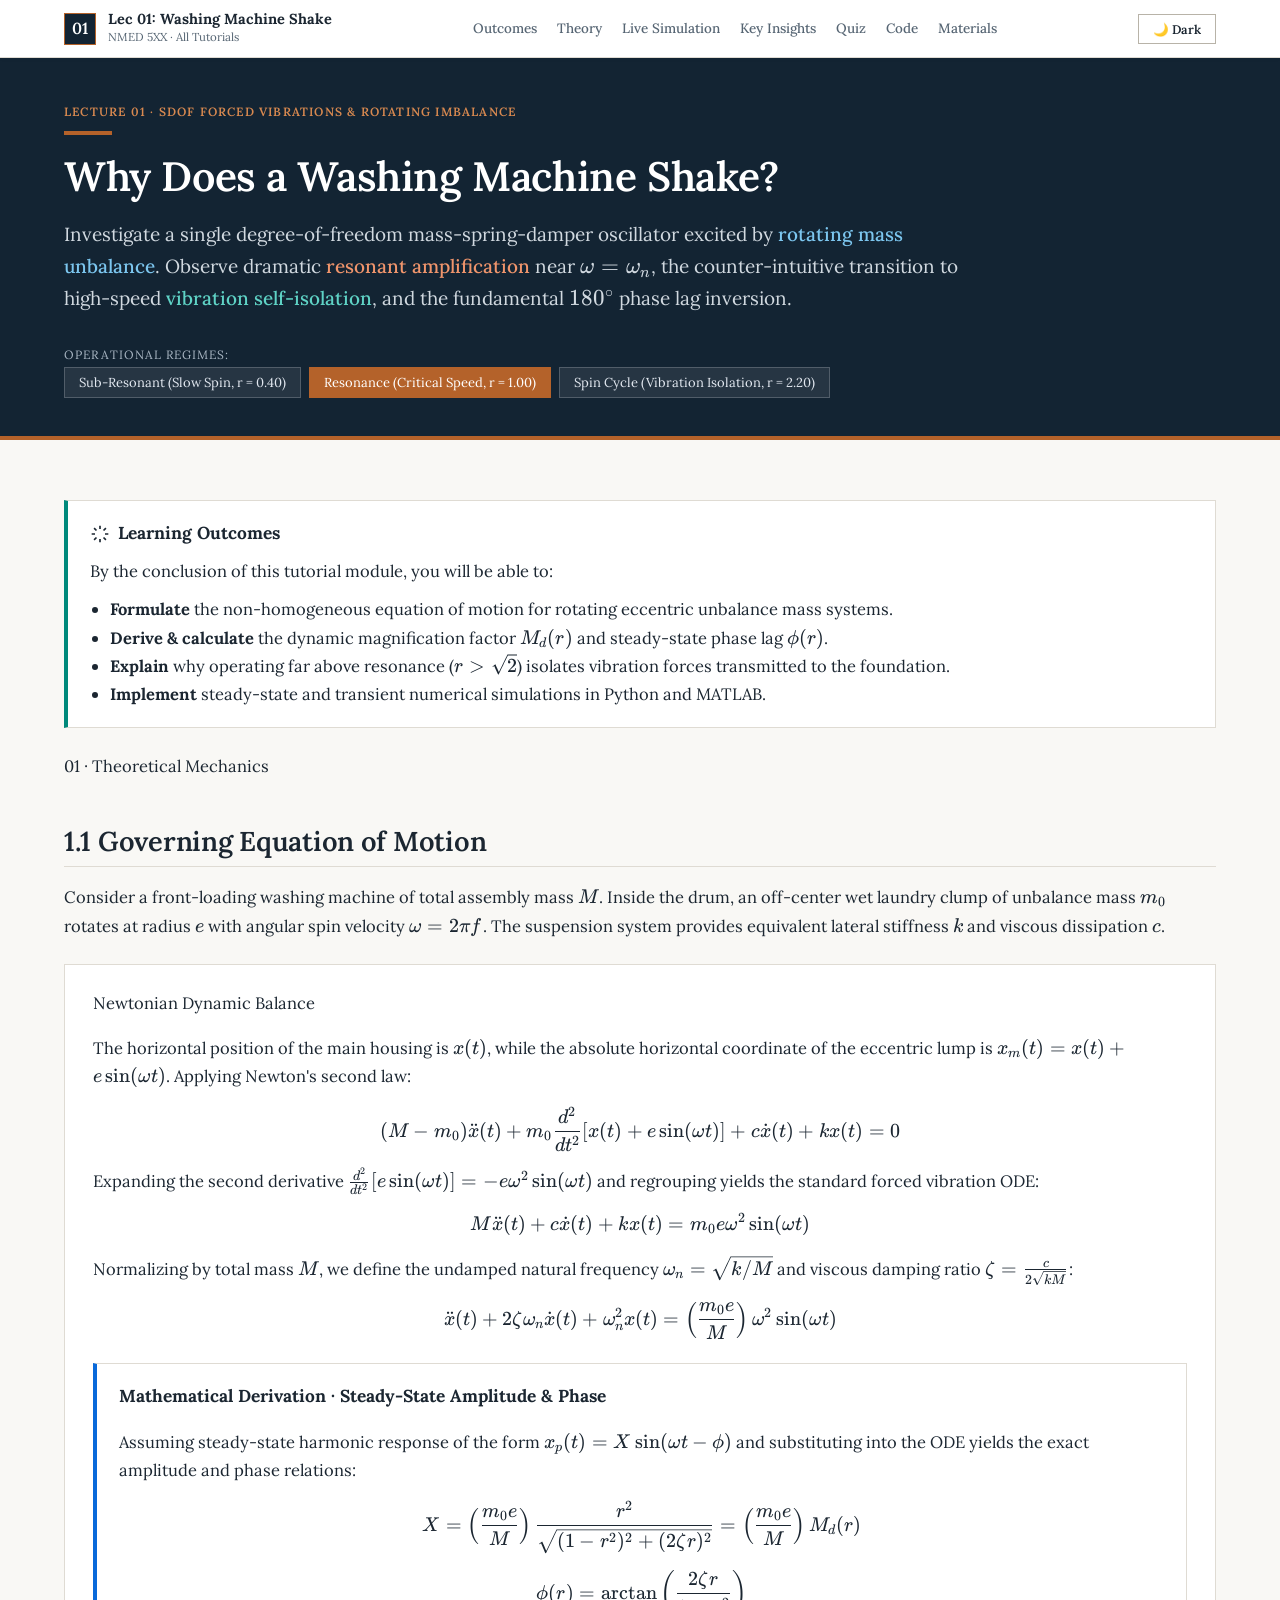
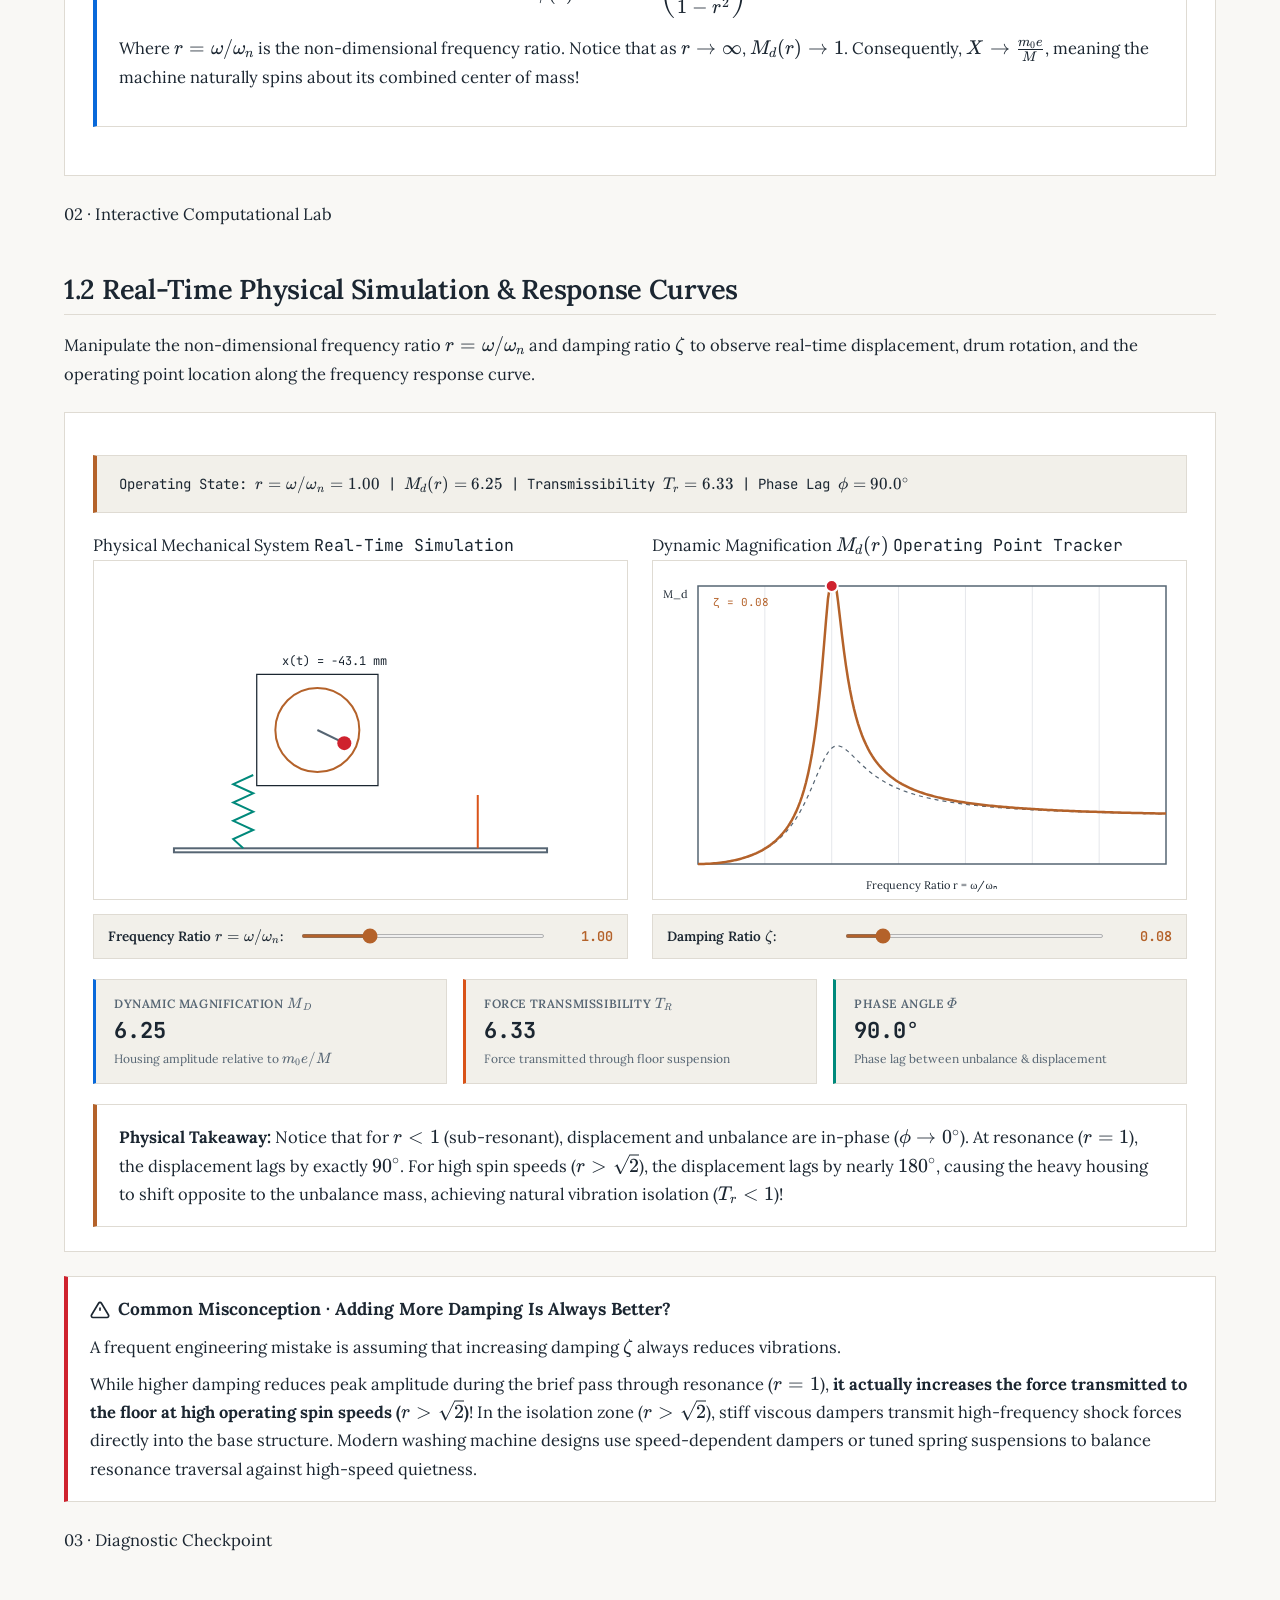
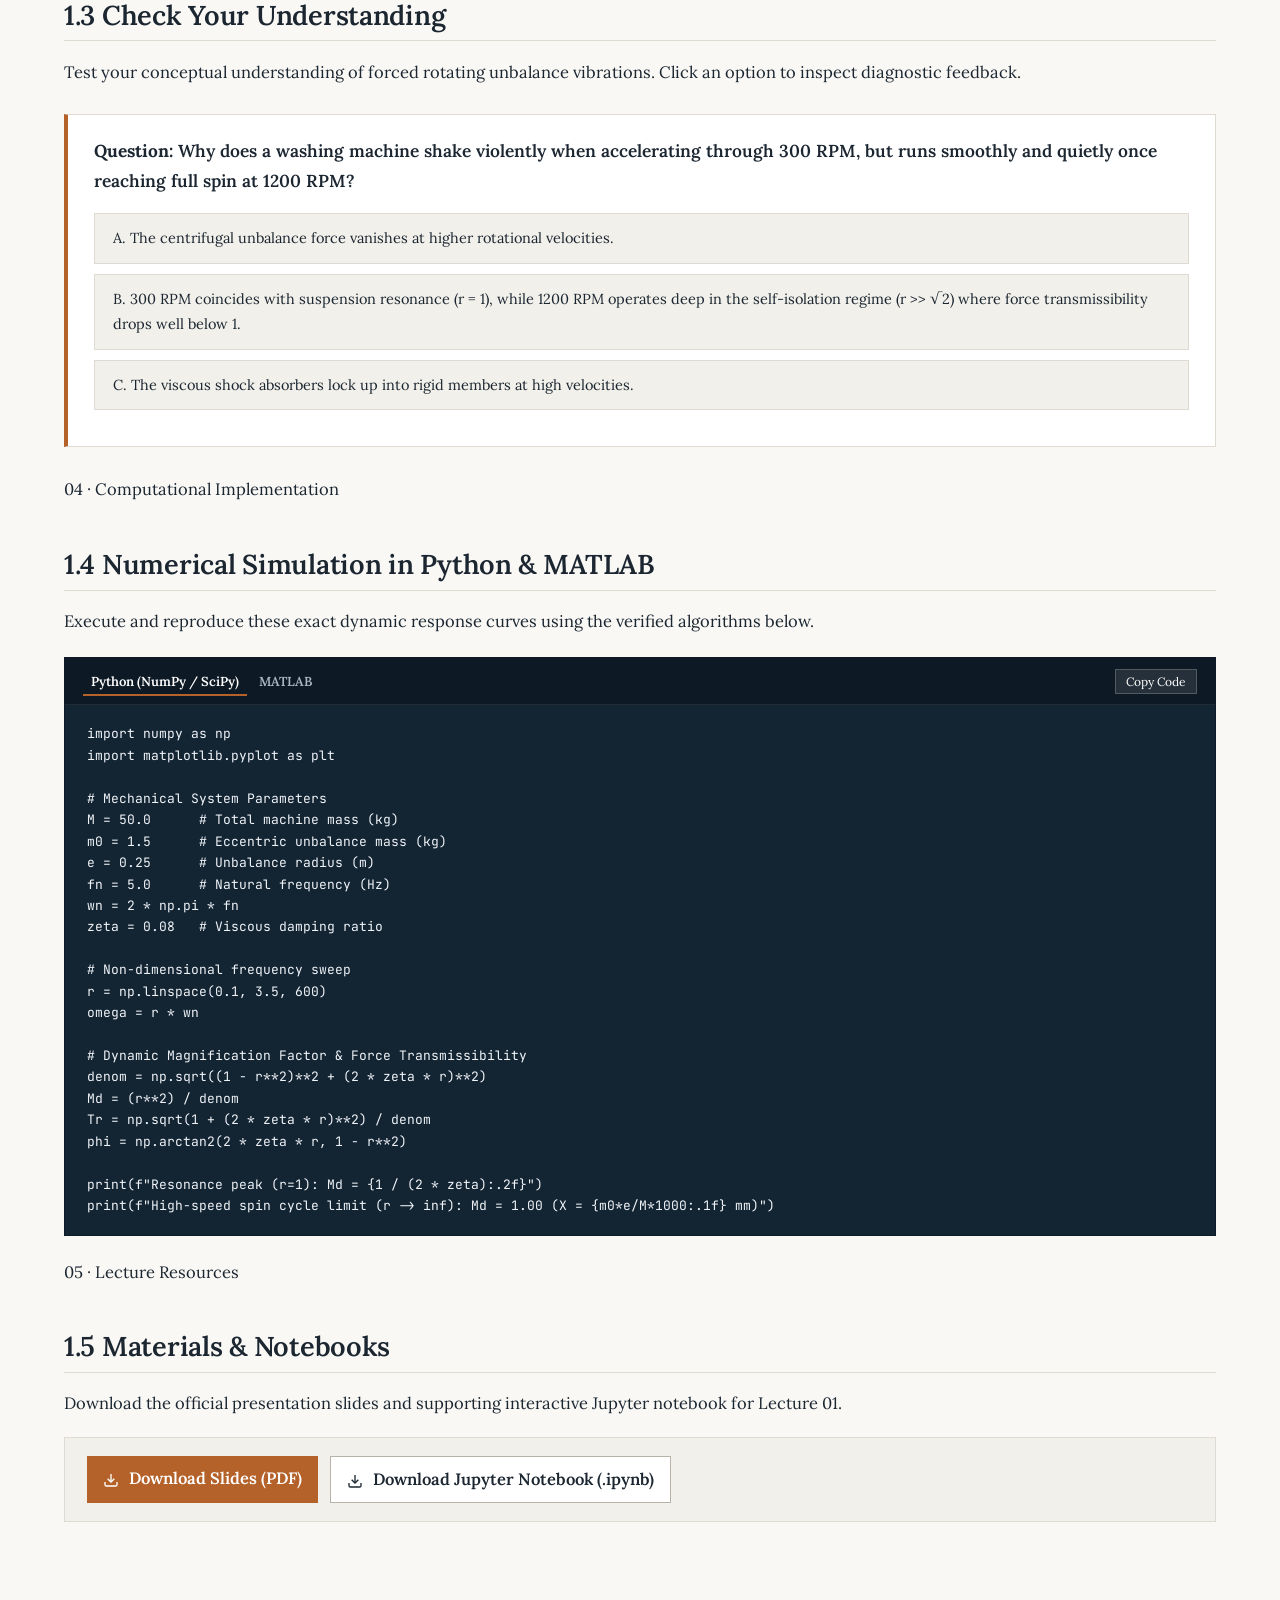
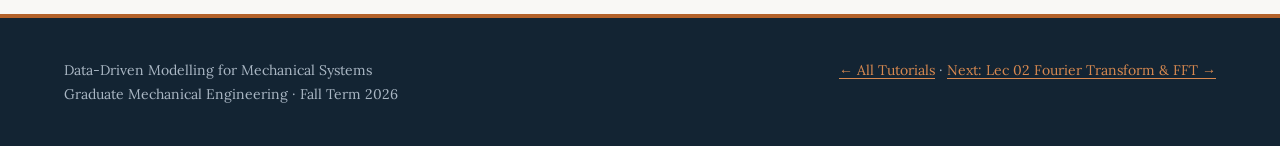
==== docs/lectures/01-washing-machine-shake/index.html @ da3f3144 "website added" ====
<!DOCTYPE html>
<html xmlns="http://www.w3.org/1999/xhtml" lang="en" xml:lang="en"><head>

<meta charset="utf-8">
<meta name="generator" content="quarto-1.11.9">

<meta name="viewport" content="width=device-width, initial-scale=1.0, user-scalable=yes">


<title>Lecture 01: Why Does a Washing Machine Shake? – Data-Driven Modelling for Mechanical Systems</title>
<style>
/* Default styles provided by pandoc.
** See https://pandoc.org/MANUAL.html#variables-for-html for config info.
*/
span.smallcaps{font-variant: small-caps;}
div.columns{display: flex; gap: 1.5em;}
div.column{flex: auto;}
@media screen {
div.columns{gap: min(4vw, 1.5em);}
div.column{overflow-x: auto;}
}
div.hanging-indent{margin-left: 1.5em; text-indent: -1.5em;}
ul.task-list{list-style: none;}
ul.task-list li input[type="checkbox"] {
  width: 0.8em;
  margin: 0 0.8em 0.2em -1em; /* quarto-specific, see https://github.com/quarto-dev/quarto-cli/issues/4556 */ 
  vertical-align: middle;
}
.display.math{display: block; text-align: center; margin: 0.5rem auto;}
</style>


<script src="../../site_libs/clipboard/clipboard.min.js"></script>
<script src="../../site_libs/quarto-html/tabby.min.js"></script>
<script src="../../site_libs/quarto-html/popper.min.js"></script>
<script src="../../site_libs/quarto-html/tippy.umd.min.js"></script>
<script src="../../site_libs/quarto-html/anchor.min.js"></script>
<link href="../../site_libs/quarto-html/tippy.css" rel="stylesheet">
<link href="../../site_libs/quarto-html/light-border.css" rel="stylesheet">
<link href="../../site_libs/quarto-html/quarto-html-640605f58ae58ee79329c070719e555b.min.css" rel="stylesheet" append-hash="true" data-mode="light">
<link href="../../site_libs/quarto-html/quarto-syntax-highlighting-63b5708e65d6cd79cd7618c58d0c21e7.css" rel="stylesheet" id="quarto-text-highlighting-styles">
<style>html{ scroll-behavior: smooth; }</style>
<!-- Google Fonts: Lora everywhere + JetBrains Mono -->
<link rel="preconnect" href="https://fonts.googleapis.com">
<link rel="preconnect" href="https://fonts.gstatic.com" crossorigin="">
<link href="https://fonts.googleapis.com/css2?family=Lora:ital,wght@0,400;0,500;0,600;0,700;1,400;1,500;1,600;1,700&amp;family=JetBrains+Mono:wght@400;500;600&amp;display=swap" rel="stylesheet">

<script>
(function() {
  var isSub = window.location.pathname.indexOf('/lectures/') !== -1;
  var prefix = isSub ? '../../' : './';
  var v = '?v=' + Date.now();
  document.write('<link rel="stylesheet" href="' + prefix + 'assets/vendor/katex/katex.min.css' + v + '">');
  document.write('<link rel="stylesheet" href="' + prefix + 'assets/css/vibrations-theme.css' + v + '">');
})();
</script>


</head>

<body>





<!-- Sticky Topbar Navigation -->
<header class="topbar">
<div class="topbar-inner">
<a href="../../index.html" class="brand">
<div class="brand-mark">01</div>
<div class="brand-meta">
<div class="brand-title">Lec 01: Washing Machine Shake</div>
<div class="brand-sub">NMED 5XX · All Tutorials</div>
</div>
</a>
<nav class="chapter-nav">
<a href="#sec-outcomes" class="active">Outcomes</a>
<a href="#sec-theory">Theory</a>
<a href="#sec-simulation">Live Simulation</a>
<a href="#sec-misconceptions">Key Insights</a>
<a href="#sec-quiz">Quiz</a>
<a href="#sec-code">Code</a>
<a href="#sec-materials">Materials</a>
</nav>
<div class="topbar-actions">
<button id="theme-toggle-btn" class="btn-nav" aria-label="Toggle Light/Dark Theme">
<span>🌙 Dark</span>
</button>
</div>
</div>
</header>

<!-- Hero Section with Operational Regime Presets -->
<section class="hero-band" id="top">
<div class="hero-inner">
<div class="eyebrow">Lecture 01 · SDOF Forced Vibrations &amp; Rotating Imbalance</div>
<div class="copper-bar"></div>
<h1>Why Does a Washing Machine Shake?</h1>
<p class="hero-lead">
Investigate a single degree-of-freedom mass-spring-damper oscillator excited by 
<span class="highlight-blue">rotating mass unbalance</span>. Observe dramatic 
<span class="highlight-orange">resonant amplification</span> near $\omega = \omega_n$, 
the counter-intuitive transition to high-speed <span class="highlight-teal">vibration self-isolation</span>, 
and the fundamental $180^\circ$ phase lag inversion.
</p>

<div class="system-bar">
<span class="system-bar-label" style="font-size: 12px; text-transform: uppercase; letter-spacing: 0.08em; color: var(--muted-on-navy); margin-right: 12px;">Operational Regimes:</span>
<div class="pill-group" role="tablist">
<button class="pill-btn" data-preset-r="0.4">Sub-Resonant (Slow Spin, r = 0.40)</button>
<button class="pill-btn active" data-preset-r="1.0">Resonance (Critical Speed, r = 1.00)</button>
<button class="pill-btn" data-preset-r="2.2">Spin Cycle (Vibration Isolation, r = 2.20)</button>
</div>
</div>
</div>
</section>

<main class="page-wrap"><header id="title-block-header" class="quarto-title-block"></header>

<!-- Section 1: Learning Outcomes (Atomic Layer Processing Style) -->
<section class="lesson-section" id="sec-outcomes">
<div class="callout-tip">
<div class="callout-title">
<svg width="20" height="20" viewbox="0 0 24 24" fill="none" stroke="currentColor" stroke-width="2"><path d="M12 2v4M12 18v4M4.93 4.93l2.83 2.83M16.24 16.24l2.83 2.83M2 12h4M18 12h4M4.93 19.07l2.83-2.83M16.24 7.76l2.83-2.83"></path></svg>
Learning Outcomes
</div>
<p style="margin: 0 0 10px 0;">By the conclusion of this tutorial module, you will be able to:</p>
<ul style="margin: 0; padding-left: 20px;">
<li><strong>Formulate</strong> the non-homogeneous equation of motion for rotating eccentric unbalance mass systems.</li>
<li><strong>Derive &amp; calculate</strong> the dynamic magnification factor $M_d(r)$ and steady-state phase lag $\phi(r)$.</li>
<li><strong>Explain</strong> why operating far above resonance ($r &gt; \sqrt{2}$) isolates vibration forces transmitted to the foundation.</li>
<li><strong>Implement</strong> steady-state and transient numerical simulations in Python and MATLAB.</li>
</ul>
</div>
</section>

<!-- Section 2: Rigorous Mathematical Theory -->
<section class="lesson-section" id="sec-theory">
<div class="section-header">
<div class="section-tag">01 · Theoretical Mechanics</div>
<h2 class="anchored">1.1 Governing Equation of Motion</h2>
<p>Consider a front-loading washing machine of total assembly mass $M$. Inside the drum, an off-center wet laundry clump of unbalance mass $m_0$ rotates at radius $e$ with angular spin velocity $\omega = 2\pi f$. The suspension system provides equivalent lateral stiffness $k$ and viscous dissipation $c$.</p>
</div>

<div class="card">
<div class="card-title">Newtonian Dynamic Balance</div>
<p>
The horizontal position of the main housing is $x(t)$, while the absolute horizontal coordinate of the eccentric lump is $x_m(t) = x(t) + e \sin(\omega t)$. Applying Newton's second law:
</p>

<div class="eq-box">
$$(M - m_0) \ddot{x}(t) + m_0 \frac{d^2}{dt^2}[x(t) + e \sin(\omega t)] + c \dot{x}(t) + k x(t) = 0$$
</div>

<p>
Expanding the second derivative $\frac{d^2}{dt^2}[e \sin(\omega t)] = -e \omega^2 \sin(\omega t)$ and regrouping yields the standard forced vibration ODE:
</p>

<div class="eq-box">
$$M \ddot{x}(t) + c \dot{x}(t) + k x(t) = m_0 e \omega^2 \sin(\omega t)$$
</div>

<p>
Normalizing by total mass $M$, we define the undamped natural frequency $\omega_n = \sqrt{k/M}$ and viscous damping ratio $\zeta = \frac{c}{2\sqrt{k M}}$:
</p>

<div class="eq-box">
$$\ddot{x}(t) + 2\zeta \omega_n \dot{x}(t) + \omega_n^2 x(t) = \left(\frac{m_0 e}{M}\right) \omega^2 \sin(\omega t)$$
</div>

<div class="callout-note">
<div class="callout-title">Mathematical Derivation · Steady-State Amplitude &amp; Phase</div>
<p>
Assuming steady-state harmonic response of the form $x_p(t) = X \sin(\omega t - \phi)$ and substituting into the ODE yields the exact amplitude and phase relations:
</p>
$$X = \left(\frac{m_0 e}{M}\right) \frac{r^2}{\sqrt{(1 - r^2)^2 + (2\zeta r)^2}} = \left(\frac{m_0 e}{M}\right) M_d(r)$$
$$\phi(r) = \arctan\left(\frac{2\zeta r}{1 - r^2}\right)$$
<p>Where $r = \omega / \omega_n$ is the non-dimensional frequency ratio. Notice that as $r \to \infty$, $M_d(r) \to 1$. Consequently, $X \to \frac{m_0 e}{M}$, meaning the machine naturally spins about its combined center of mass!</p>
</div>
</div>
</section>

<!-- Section 3: Interactive Simulation (D. Chelidze Style) -->
<section class="lesson-section" id="sec-simulation">
<div class="section-header">
<div class="section-tag">02 · Interactive Computational Lab</div>
<h2 class="anchored">1.2 Real-Time Physical Simulation &amp; Response Curves</h2>
<p>Manipulate the non-dimensional frequency ratio $r = \omega/\omega_n$ and damping ratio $\zeta$ to observe real-time displacement, drum rotation, and the operating point location along the frequency response curve.</p>
</div>

<div class="card">
<!-- Live Equation Banner -->
<div class="live-eq-banner" id="live-eq-banner">
Operating State: $r = \omega/\omega_n = 1.00$ | $M_d(r) = 6.25$ | Transmissibility $T_r = 6.29$ | Phase Lag $\phi = 90.0^\circ$
</div>

<div class="grid-2">
<!-- Canvas 1: Physical System -->
<div>
<div class="canvas-caption">
<span>Physical Mechanical System</span>
<span class="mono">Real-Time Simulation</span>
</div>
<div class="canvas-box h-sim">
<canvas id="canvas-lec01-anim"></canvas>
</div>
<div class="scrubber-bar">
<label for="slider-r">Frequency Ratio $r = \omega/\omega_n$:</label>
<input type="range" id="slider-r" min="0.2" max="3.2" step="0.05" value="1.0">
<span class="scrubber-val" id="val-r">1.00</span>
</div>
</div>

<!-- Canvas 2: Dynamic Magnification Curve -->
<div>
<div class="canvas-caption">
<span>Dynamic Magnification $M_d(r)$</span>
<span class="mono">Operating Point Tracker</span>
</div>
<div class="canvas-box h-sim">
<canvas id="canvas-lec01-resp"></canvas>
</div>
<div class="scrubber-bar">
<label for="slider-zeta">Damping Ratio $\zeta$:</label>
<input type="range" id="slider-zeta" min="0.02" max="0.50" step="0.01" value="0.08">
<span class="scrubber-val" id="val-zeta">0.08</span>
</div>
</div>
</div>

<!-- 3-Column KPI Strip -->
<div class="kpi-grid-3">
<div class="kpi-card kpi-blue">
<div class="kpi-label">Dynamic Magnification $M_d$</div>
<div class="kpi-val" id="kpi-md">6.25</div>
<div class="kpi-sub">Housing amplitude relative to $m_0 e / M$</div>
</div>
<div class="kpi-card kpi-orange">
<div class="kpi-label">Force Transmissibility $T_r$</div>
<div class="kpi-val" id="kpi-tr">6.29</div>
<div class="kpi-sub">Force transmitted through floor suspension</div>
</div>
<div class="kpi-card kpi-teal">
<div class="kpi-label">Phase Angle $\phi$</div>
<div class="kpi-val" id="kpi-phase">90.0°</div>
<div class="kpi-sub">Phase lag between unbalance &amp; displacement</div>
</div>
</div>

<div class="callout" style="margin-top: 16px; margin-bottom: 0;">
<strong>Physical Takeaway:</strong> Notice that for $r &lt; 1$ (sub-resonant), displacement and unbalance are in-phase ($\phi \to 0^\circ$). At resonance ($r = 1$), the displacement lags by exactly $90^\circ$. For high spin speeds ($r &gt; \sqrt{2}$), the displacement lags by nearly $180^\circ$, causing the heavy housing to shift opposite to the unbalance mass, achieving natural vibration isolation ($T_r &lt; 1$)!
</div>
</div>
</section>

<!-- Section 4: Pedagogical Misconception Callout -->
<section class="lesson-section" id="sec-misconceptions">
<div class="callout-important">
<div class="callout-title">
<svg width="20" height="20" viewbox="0 0 24 24" fill="none" stroke="currentColor" stroke-width="2"><path d="M10.29 3.86L1.82 18a2 2 0 0 0 1.71 3h16.94a2 2 0 0 0 1.71-3L13.71 3.86a2 2 0 0 0-3.42 0z"></path><line x1="12" y1="9" x2="12" y2="13"></line><line x1="12" y1="17" x2="12.01" y2="17"></line></svg>
Common Misconception · Adding More Damping Is Always Better?
</div>
<p style="margin: 0 0 8px 0;">
A frequent engineering mistake is assuming that increasing damping $\zeta$ always reduces vibrations.
</p>
<p style="margin: 0;">
While higher damping reduces peak amplitude during the brief pass through resonance ($r = 1$), <strong>it actually increases the force transmitted to the floor at high operating spin speeds ($r &gt; \sqrt{2}$)</strong>! In the isolation zone ($r &gt; \sqrt{2}$), stiff viscous dampers transmit high-frequency shock forces directly into the base structure. Modern washing machine designs use speed-dependent dampers or tuned spring suspensions to balance resonance traversal against high-speed quietness.
</p>
</div>
</section>

<!-- Section 5: Check Your Understanding (Diagnostic Quiz) -->
<section class="lesson-section" id="sec-quiz">
<div class="section-header">
<div class="section-tag">03 · Diagnostic Checkpoint</div>
<h2 class="anchored">1.3 Check Your Understanding</h2>
<p>Test your conceptual understanding of forced rotating unbalance vibrations. Click an option to inspect diagnostic feedback.</p>
</div>

<div class="quiz-box">
<div class="quiz-question">
<strong>Question:</strong> Why does a washing machine shake violently when accelerating through 300 RPM, but runs smoothly and quietly once reaching full spin at 1200 RPM?
</div>
<div class="quiz-options">
<div class="quiz-opt" data-correct="false" data-explanation="At 1200 RPM, the unbalance force F = m0 * e * w^2 is actually 16 times larger than at 300 RPM. Centrifugal force increases with the square of speed!">
A. The centrifugal unbalance force vanishes at higher rotational velocities.
</div>
<div class="quiz-opt" data-correct="true" data-explanation="At 300 RPM, the excitation frequency matches the drum suspension's natural frequency (r = 1), causing resonant magnification. At 1200 RPM (r = 4.0 >> sqrt(2)), the system operates in the vibration isolation regime where Transmissibility Tr << 1, and the drum spins harmlessly around its combined center of mass.">
B. 300 RPM coincides with suspension resonance (r = 1), while 1200 RPM operates deep in the self-isolation regime (r &gt;&gt; √2) where force transmissibility drops well below 1.
</div>
<div class="quiz-opt" data-correct="false" data-explanation="Viscous dampers are passive and do not stiffen or lock up at high spin speeds.">
C. The viscous shock absorbers lock up into rigid members at high velocities.
</div>
</div>
<div class="quiz-feedback"></div>
</div>
</section>

<!-- Section 6: Reproducible Code Blocks -->
<section class="lesson-section" id="sec-code">
<div class="section-header">
<div class="section-tag">04 · Computational Implementation</div>
<h2 class="anchored">1.4 Numerical Simulation in Python &amp; MATLAB</h2>
<p>Execute and reproduce these exact dynamic response curves using the verified algorithms below.</p>
</div>

<div class="code-box">
<div class="code-header">
<div class="code-tabs">
<button class="code-tab-btn active">Python (NumPy / SciPy)</button>
<button class="code-tab-btn">MATLAB</button>
</div>
<button class="btn-copy">Copy Code</button>
</div>
<pre class="code-block"><code>import numpy as np
import matplotlib.pyplot as plt

# Mechanical System Parameters
M = 50.0      # Total machine mass (kg)
m0 = 1.5      # Eccentric unbalance mass (kg)
e = 0.25      # Unbalance radius (m)
fn = 5.0      # Natural frequency (Hz)
wn = 2 * np.pi * fn
zeta = 0.08   # Viscous damping ratio

# Non-dimensional frequency sweep
r = np.linspace(0.1, 3.5, 600)
omega = r * wn

# Dynamic Magnification Factor &amp; Force Transmissibility
denom = np.sqrt((1 - r**2)**2 + (2 * zeta * r)**2)
Md = (r**2) / denom
Tr = np.sqrt(1 + (2 * zeta * r)**2) / denom
phi = np.arctan2(2 * zeta * r, 1 - r**2)

print(f"Resonance peak (r=1): Md = {1 / (2 * zeta):.2f}")
print(f"High-speed spin cycle limit (r -&gt; inf): Md = 1.00 (X = {m0*e/M*1000:.1f} mm)")</code></pre>
<pre class="code-block" hidden=""><code>% MATLAB Implementation
M = 50.0;     % Total mass (kg)
m0 = 1.5;     % Eccentric mass (kg)
e = 0.25;     % Radius (m)
fn = 5.0;     % Natural frequency (Hz)
wn = 2*pi*fn;
zeta = 0.08;  % Damping ratio

r = linspace(0.1, 3.5, 600);
denom = sqrt((1 - r.^2).^2 + (2*zeta*r).^2);
Md = (r.^2) ./ denom;
Tr = sqrt(1 + (2*zeta*r).^2) ./ denom;

figure;
plot(r, Md, 'LineWidth', 2, 'Color', [0.7, 0.38, 0.16]); grid on;
xlabel('Frequency Ratio r = \omega/\omega_n'); ylabel('Dynamic Magnification M_d');
title('1-DOF Rotating Unbalance Frequency Response');</code></pre>
</div>
</section>

<!-- Section 7: Course Materials Downloads -->
<section class="lesson-section" id="sec-materials">
<div class="section-header">
<div class="section-tag">05 · Lecture Resources</div>
<h2 class="anchored">1.5 Materials &amp; Notebooks</h2>
<p>Download the official presentation slides and supporting interactive Jupyter notebook for Lecture 01.</p>
</div>

<div class="download-bar">
<a href="slides.pdf" download="" class="btn-download-primary">
<svg width="16" height="16" viewbox="0 0 24 24" fill="none" stroke="currentColor" stroke-width="2" style="vertical-align: middle; margin-right: 6px;"><path d="M21 15v4a2 2 0 0 1-2 2H5a2 2 0 0 1-2-2v-4"></path><polyline points="7 10 12 15 17 10"></polyline><line x1="12" y1="15" x2="12" y2="3"></line></svg>
Download Slides (PDF)
</a>
<a href="notebook.ipynb" download="" class="btn-download-secondary">
<svg width="16" height="16" viewbox="0 0 24 24" fill="none" stroke="currentColor" stroke-width="2" style="vertical-align: middle; margin-right: 6px;"><path d="M21 15v4a2 2 0 0 1-2 2H5a2 2 0 0 1-2-2v-4"></path><polyline points="7 10 12 15 17 10"></polyline><line x1="12" y1="15" x2="12" y2="3"></line></svg>
Download Jupyter Notebook (.ipynb)
</a>
</div>
</section>

</main>

<!-- Footer Navigation -->
<footer class="footer-band">
<div class="footer-inner">
<div>
<div class="footer-brand-title">Data-Driven Modelling for Mechanical Systems</div>
<div>Graduate Mechanical Engineering · Fall Term 2026</div>
</div>
<div>
<a href="../../index.html">← All Tutorials</a> · 
<a href="../02-fourier-transform-fft/index.html">Next: Lec 02 Fourier Transform &amp; FFT →</a>
</div>
</div>
</footer>


<script>
(function() {
  var isSub = window.location.pathname.indexOf('/lectures/') !== -1;
  var prefix = isSub ? '../../' : './';
  var v = '?v=' + Date.now();
  document.write('<script src="' + prefix + 'assets/vendor/katex/katex.min.js' + v + '"><\/script>');
  document.write('<script src="' + prefix + 'assets/vendor/katex/auto-render.min.js' + v + '"><\/script>');
  document.write('<script src="' + prefix + 'assets/js/common.js' + v + '"><\/script>');
  document.write('<script src="' + prefix + 'assets/js/simulations.js' + v + '"><\/script>');
})();
</script>
<script id="quarto-html-after-body" type="application/javascript">
  window.document.addEventListener("DOMContentLoaded", function (event) {
    const tabsets =  window.document.querySelectorAll(".panel-tabset-tabby")
    tabsets.forEach(function(tabset) {
      const tabby = new Tabby('#' + tabset.id);
    });
    const icon = "";
    const anchorJS = new window.AnchorJS();
    anchorJS.options = {
      placement: 'right',
      icon: icon
    };
    anchorJS.add('.anchored');
    const isCodeAnnotation = (el) => {
      for (const clz of el.classList) {
        if (clz.startsWith('code-annotation-')) {                     
          return true;
        }
      }
      return false;
    }
    const onCopySuccess = function(e) {
      // button target
      const button = e.trigger;
      // don't keep focus
      button.blur();
      // flash "checked"
      button.classList.add('code-copy-button-checked');
      var currentTitle = button.getAttribute("title");
      button.setAttribute("title", "Copied!");
      let tooltip;
      if (window.bootstrap) {
        button.setAttribute("data-bs-toggle", "tooltip");
        button.setAttribute("data-bs-placement", "left");
        button.setAttribute("data-bs-title", "Copied!");
        tooltip = new bootstrap.Tooltip(button, 
          { trigger: "manual", 
            customClass: "code-copy-button-tooltip",
            offset: [0, -8]});
        tooltip.show();    
      }
      setTimeout(function() {
        if (tooltip) {
          tooltip.hide();
          button.removeAttribute("data-bs-title");
          button.removeAttribute("data-bs-toggle");
          button.removeAttribute("data-bs-placement");
        }
        button.setAttribute("title", currentTitle);
        button.classList.remove('code-copy-button-checked');
      }, 1000);
      // clear code selection
      e.clearSelection();
    }
    const getTextToCopy = function(trigger) {
      const outerScaffold = trigger.parentElement.cloneNode(true);
      const codeEl = outerScaffold.querySelector('code');
      for (const childEl of codeEl.children) {
        if (isCodeAnnotation(childEl)) {
          childEl.remove();
        }
      }
      return codeEl.innerText;
    }
    const clipboard = new window.ClipboardJS('.code-copy-button:not([data-in-quarto-modal])', {
      text: getTextToCopy
    });
    clipboard.on('success', onCopySuccess);
    if (window.document.getElementById('quarto-embedded-source-code-modal')) {
      const clipboardModal = new window.ClipboardJS('.code-copy-button[data-in-quarto-modal]', {
        text: getTextToCopy,
        container: window.document.getElementById('quarto-embedded-source-code-modal')
      });
      clipboardModal.on('success', onCopySuccess);
    }
      var localhostRegex = new RegExp(/^(?:http|https):\/\/localhost\:?[0-9]*\//);
      var mailtoRegex = new RegExp(/^mailto:/);
        var filterRegex = new RegExp("\.");
      var isInternal = (href) => {
          return filterRegex.test(href) || localhostRegex.test(href) || mailtoRegex.test(href);
      }
      // Inspect non-navigation links and adorn them if external
      window.quartoDecorateExternalLinks = function (root) {
     var links = (root || window.document).querySelectorAll('a[href]:not(.nav-link):not(.navbar-brand):not(.toc-action):not(.sidebar-link):not(.sidebar-item-toggle):not(.pagination-link):not(.no-external):not([aria-hidden]):not(.dropdown-item):not(.quarto-navigation-tool):not(.about-link)');
      for (var i=0; i<links.length; i++) {
        const link = links[i];
        if (!isInternal(link.href)) {
          // undo the damage that might have been done by quarto-nav.js in the case of
          // links that we want to consider external
          if (link.dataset.originalHref !== undefined) {
            link.href = link.dataset.originalHref;
          }
          if (!link.classList.contains('no-external-icon')) {
          }
        }
      }
      };
      window.quartoDecorateExternalLinks(window.document);
    // Esc closes the popup (WCAG 1.4.13) and focus leaving both trigger and
    // popup closes it (WCAG 2.4.11); tippy handles neither for interactive popups.
    const hideOnEscAndFocusOut = {
      name: 'hideOnEscAndFocusOut',
      defaultValue: true,
      fn(instance) {
        const dismiss = () => {
          // A show scheduled by the trigger delay would otherwise reopen it
          instance.clearDelayTimeouts();
          instance.hide();
        };
        const onKeyDown = (event) => {
          if (event.key !== 'Escape') {
            return;
          }
          // Keep Esc from also reaching page handlers (e.g. reveal.js overview),
          // except an open reveal.js slide menu, which Esc should close too.
          // The menu handles keys only when its keyboard option is on.
          const menuHandlesEsc = window.Reveal?.getPlugin?.('menu')?.isOpen() &&
            window.Reveal.getConfig().menu?.keyboard !== false;
          if (!menuHandlesEsc) {
            event.stopPropagation();
          }
          if (instance.popper.contains(window.document.activeElement)) {
            // Disabled while refocusing so the focus trigger does not reopen it
            instance.disable();
            instance.reference.focus();
            instance.enable();
          }
          dismiss();
        };
        const onFocusOut = (event) => {
          const target = event.relatedTarget;
          if (target && !instance.reference.contains(target) &&
              !instance.popper.contains(target)) {
            dismiss();
          }
        };
        // On the trigger too: a click trigger (code-annotations: select) has no
        // blur handling. Attached for the instance's lifetime so leaving the
        // trigger also cancels a show still pending on the trigger delay.
        instance.reference.addEventListener('focusout', onFocusOut);
        return {
          onShow() {
            window.document.addEventListener('keydown', onKeyDown, true);
            instance.popper.addEventListener('focusout', onFocusOut);
          },
          onHide() {
            window.document.removeEventListener('keydown', onKeyDown, true);
            instance.popper.removeEventListener('focusout', onFocusOut);
          },
          onDestroy() {
            instance.reference.removeEventListener('focusout', onFocusOut);
          },
        };
      },
    };
    function tippyHover(el, contentFn, onTriggerFn, onUntriggerFn) {
      const config = {
        allowHTML: true,
        maxWidth: 500,
        delay: 100,
        arrow: false,
        appendTo: function(el) {
            return el.parentElement;
        },
        interactive: true,
        interactiveBorder: 10,
        theme: 'light-border',
        placement: 'bottom-start',
        plugins: [hideOnEscAndFocusOut],
      };
      if (contentFn) {
        config.content = contentFn;
      }
      if (onTriggerFn) {
        config.onTrigger = onTriggerFn;
      }
      if (onUntriggerFn) {
        config.onUntrigger = onUntriggerFn;
      }
      window.tippy(el, config); 
    }
    const noterefs = window.document.querySelectorAll('a[role="doc-noteref"]');
    for (var i=0; i<noterefs.length; i++) {
      const ref = noterefs[i];
      tippyHover(ref, function() {
        // use id or data attribute instead here
        let href = ref.getAttribute('data-footnote-href') || ref.getAttribute('href');
        try { href = new URL(href).hash; } catch {}
        const id = href.replace(/^#\/?/, "");
        const note = window.document.getElementById(id);
        if (note) {
          return note.innerHTML;
        } else {
          return "";
        }
      });
    }
    const xrefs = window.document.querySelectorAll('a.quarto-xref');
    const processXRef = (id, note) => {
      // Strip column container classes
      const stripColumnClz = (el) => {
        el.classList.remove("page-full", "page-columns");
        if (el.children) {
          for (const child of el.children) {
            stripColumnClz(child);
          }
        }
      }
      stripColumnClz(note)
      if (id === null || id.startsWith('sec-')) {
        // Special case sections, only their first couple elements
        const container = document.createElement("div");
        if (note.children && note.children.length > 2) {
          container.appendChild(note.children[0].cloneNode(true));
          for (let i = 1; i < note.children.length; i++) {
            const child = note.children[i];
            if (child.tagName === "P" && child.innerText === "") {
              continue;
            } else {
              container.appendChild(child.cloneNode(true));
              break;
            }
          }
          if (window.Quarto?.typesetMath) {
            window.Quarto.typesetMath(container);
          }
          return container.innerHTML
        } else {
          if (window.Quarto?.typesetMath) {
            window.Quarto.typesetMath(note);
          }
          return note.innerHTML;
        }
      } else {
        // Remove any anchor links if they are present
        const anchorLink = note.querySelector('a.anchorjs-link');
        if (anchorLink) {
          anchorLink.remove();
        }
        if (window.Quarto?.typesetMath) {
          window.Quarto.typesetMath(note);
        }
        if (note.classList.contains("callout")) {
          return note.outerHTML;
        } else {
          return note.innerHTML;
        }
      }
    }
    for (var i=0; i<xrefs.length; i++) {
      const xref = xrefs[i];
      tippyHover(xref, undefined, function(instance) {
        instance.disable();
        let url = xref.getAttribute('href');
        let hash = undefined; 
        if (url.startsWith('#')) {
          hash = url;
        } else {
          try { hash = new URL(url).hash; } catch {}
        }
        if (hash) {
          const id = hash.replace(/^#\/?/, "");
          const note = window.document.getElementById(id);
          if (note !== null) {
            try {
              const html = processXRef(id, note.cloneNode(true));
              instance.setContent(html);
            } finally {
              instance.enable();
              instance.show();
            }
          } else {
            // See if we can fetch this
            fetch(url.split('#')[0])
            .then(res => res.text())
            .then(html => {
              const parser = new DOMParser();
              const htmlDoc = parser.parseFromString(html, "text/html");
              const note = htmlDoc.getElementById(id);
              if (note !== null) {
                const html = processXRef(id, note);
                instance.setContent(html);
              } 
            }).finally(() => {
              instance.enable();
              instance.show();
            });
          }
        } else {
          // See if we can fetch a full url (with no hash to target)
          // This is a special case and we should probably do some content thinning / targeting
          fetch(url)
          .then(res => res.text())
          .then(html => {
            const parser = new DOMParser();
            const htmlDoc = parser.parseFromString(html, "text/html");
            const note = htmlDoc.querySelector('main.content');
            if (note !== null) {
              // This should only happen for chapter cross references
              // (since there is no id in the URL)
              // remove the first header
              if (note.children.length > 0 && note.children[0].tagName === "HEADER") {
                note.children[0].remove();
              }
              const html = processXRef(null, note);
              instance.setContent(html);
            } 
          }).finally(() => {
            instance.enable();
            instance.show();
          });
        }
      }, function(instance) {
      });
    }
        let selectedAnnoteEl;
        const selectorForAnnotation = ( cell, annotation) => {
          let cellAttr = 'data-code-cell="' + cell + '"';
          let lineAttr = 'data-code-annotation="' +  annotation + '"';
          const selector = 'span[' + cellAttr + '][' + lineAttr + ']';
          return selector;
        }
        const selectCodeLines = (annoteEl) => {
          const doc = window.document;
          const targetCell = annoteEl.getAttribute("data-target-cell");
          const targetAnnotation = annoteEl.getAttribute("data-target-annotation");
          const annoteSpan = window.document.querySelector(selectorForAnnotation(targetCell, targetAnnotation));
          const lines = annoteSpan.getAttribute("data-code-lines").split(",");
          const lineIds = lines.map((line) => {
            return targetCell + "-" + line;
          })
          // Each band is positioned against its own containing block, which is
          // not the offsetParent of the lines, so place it from client rects.
          const placeBand = (band, firstEl, lastEl, codeBlock) => {
            const container = band.offsetParent;
            if (container === null) {
              return;
            }
            const containerRect = container.getBoundingClientRect();
            // Reveal.js scales slides with a transform, so convert client
            // pixels back to the CSS pixels of the container.
            const scale = containerRect.height / container.offsetHeight || 1;
            const firstRect = firstEl.getBoundingClientRect();
            const lastRect = lastEl.getBoundingClientRect();
            const top = (firstRect.top - containerRect.top) / scale - container.clientTop + container.scrollTop;
            const height = (lastRect.bottom - firstRect.top) / scale;
            band.style.top = top - 2 + "px";
            band.style.height = height + 4 + "px";
            if (codeBlock) {
              // Without the copy button wrapper, the containing block is wider
              // than the code block, so span the code block explicitly.
              const blockRect = codeBlock.getBoundingClientRect();
              band.style.left = (blockRect.left - containerRect.left) / scale - container.clientLeft + container.scrollLeft + "px";
              band.style.width = blockRect.width / scale + "px";
            }
          };
          if (lineIds.length > 0) {
            const el = window.document.getElementById(lineIds[0]);
            const lastEl = window.document.getElementById(lineIds[lineIds.length - 1]);
            const parent = el.parentElement.parentElement;
            // cook up a div (if necessary) and position it
            let div = window.document.getElementById("code-annotation-line-highlight");
            if (div === null) {
              div = window.document.createElement("div");
              div.setAttribute("id", "code-annotation-line-highlight");
              div.style.position = 'absolute';
              parent.appendChild(div);
            }
            placeBand(div, el, lastEl, parent.closest("div.sourceCode") || parent);
            let gutterDiv = window.document.getElementById("code-annotation-line-highlight-gutter");
            if (gutterDiv === null) {
              gutterDiv = window.document.createElement("div");
              gutterDiv.setAttribute("id", "code-annotation-line-highlight-gutter");
              gutterDiv.style.position = 'absolute';
              const codeCell = window.document.getElementById(targetCell);
              const gutter = codeCell.querySelector('.code-annotation-gutter');
              gutter.appendChild(gutterDiv);
            }
            placeBand(gutterDiv, el, lastEl);
            selectedAnnoteEl = annoteEl;
          }
        };
        const unselectCodeLines = () => {
          const elementsIds = ["code-annotation-line-highlight", "code-annotation-line-highlight-gutter"];
          elementsIds.forEach((elId) => {
            const div = window.document.getElementById(elId);
            if (div) {
              div.remove();
            }
          });
          selectedAnnoteEl = undefined;
        };
          // Handle positioning of the toggle
      window.addEventListener(
        "resize",
        throttle(() => {
          elRect = undefined;
          if (selectedAnnoteEl) {
            selectCodeLines(selectedAnnoteEl);
          }
        }, 10)
      );
      function throttle(fn, ms) {
      let throttle = false;
      let timer;
        return (...args) => {
          if(!throttle) { // first call gets through
              fn.apply(this, args);
              throttle = true;
          } else { // all the others get throttled
              if(timer) clearTimeout(timer); // cancel #2
              timer = setTimeout(() => {
                fn.apply(this, args);
                timer = throttle = false;
              }, ms);
          }
        };
      }
        // Attach click handler to the DT
        const annoteDls = window.document.querySelectorAll('dt[data-target-cell]');
        for (const annoteDlNode of annoteDls) {
          annoteDlNode.addEventListener('click', (event) => {
            const clickedEl = event.target;
            if (clickedEl !== selectedAnnoteEl) {
              unselectCodeLines();
              const activeEl = window.document.querySelector('dt[data-target-cell].code-annotation-active');
              if (activeEl) {
                activeEl.classList.remove('code-annotation-active');
              }
              selectCodeLines(clickedEl);
              clickedEl.classList.add('code-annotation-active');
            } else {
              // Unselect the line
              unselectCodeLines();
              clickedEl.classList.remove('code-annotation-active');
            }
          });
        }
    const findCites = (el) => {
      const parentEl = el.parentElement;
      if (parentEl) {
        const cites = parentEl.dataset.cites;
        if (cites) {
          return {
            el,
            cites: cites.split(' ')
          };
        } else {
          return findCites(el.parentElement)
        }
      } else {
        return undefined;
      }
    };
    var bibliorefs = window.document.querySelectorAll('a[role="doc-biblioref"]');
    for (var i=0; i<bibliorefs.length; i++) {
      const ref = bibliorefs[i];
      const citeInfo = findCites(ref);
      if (citeInfo) {
        tippyHover(citeInfo.el, function() {
          var popup = window.document.createElement('div');
          citeInfo.cites.forEach(function(cite) {
            var citeDiv = window.document.createElement('div');
            citeDiv.classList.add('hanging-indent');
            citeDiv.classList.add('csl-entry');
            var biblioDiv = window.document.getElementById('ref-' + cite);
            if (biblioDiv) {
              citeDiv.innerHTML = biblioDiv.innerHTML;
            }
            popup.appendChild(citeDiv);
          });
          return popup.innerHTML;
        });
      }
    }
  });
  </script>




<script src="../../site_libs/quarto-html/zenscroll-min.js"></script>
</body></html>
---- docs/site_libs/quarto-html/tippy.css ----
.tippy-box[data-animation=fade][data-state=hidden]{opacity:0}[data-tippy-root]{max-width:calc(100vw - 10px)}.tippy-box{position:relative;background-color:#333;color:#fff;border-radius:4px;font-size:14px;line-height:1.4;white-space:normal;outline:0;transition-property:transform,visibility,opacity}.tippy-box[data-placement^=top]>.tippy-arrow{bottom:0}.tippy-box[data-placement^=top]>.tippy-arrow:before{bottom:-7px;left:0;border-width:8px 8px 0;border-top-color:initial;transform-origin:center top}.tippy-box[data-placement^=bottom]>.tippy-arrow{top:0}.tippy-box[data-placement^=bottom]>.tippy-arrow:before{top:-7px;left:0;border-width:0 8px 8px;border-bottom-color:initial;transform-origin:center bottom}.tippy-box[data-placement^=left]>.tippy-arrow{right:0}.tippy-box[data-placement^=left]>.tippy-arrow:before{border-width:8px 0 8px 8px;border-left-color:initial;right:-7px;transform-origin:center left}.tippy-box[data-placement^=right]>.tippy-arrow{left:0}.tippy-box[data-placement^=right]>.tippy-arrow:before{left:-7px;border-width:8px 8px 8px 0;border-right-color:initial;transform-origin:center right}.tippy-box[data-inertia][data-state=visible]{transition-timing-function:cubic-bezier(.54,1.5,.38,1.11)}.tippy-arrow{width:16px;height:16px;color:#333}.tippy-arrow:before{content:"";position:absolute;border-color:transparent;border-style:solid}.tippy-content{position:relative;padding:5px 9px;z-index:1}
---- docs/site_libs/quarto-html/light-border.css ----
.tippy-box[data-theme~=light-border]{background-color:#fff;background-clip:padding-box;border:1px solid rgba(0,8,16,.15);color:#333;box-shadow:0 4px 14px -2px rgba(0,8,16,.08)}.tippy-box[data-theme~=light-border]>.tippy-backdrop{background-color:#fff}.tippy-box[data-theme~=light-border]>.tippy-arrow:after,.tippy-box[data-theme~=light-border]>.tippy-svg-arrow:after{content:"";position:absolute;z-index:-1}.tippy-box[data-theme~=light-border]>.tippy-arrow:after{border-color:transparent;border-style:solid}.tippy-box[data-theme~=light-border][data-placement^=top]>.tippy-arrow:before{border-top-color:#fff}.tippy-box[data-theme~=light-border][data-placement^=top]>.tippy-arrow:after{border-top-color:rgba(0,8,16,.2);border-width:7px 7px 0;top:17px;left:1px}.tippy-box[data-theme~=light-border][data-placement^=top]>.tippy-svg-arrow>svg{top:16px}.tippy-box[data-theme~=light-border][data-placement^=top]>.tippy-svg-arrow:after{top:17px}.tippy-box[data-theme~=light-border][data-placement^=bottom]>.tippy-arrow:before{border-bottom-color:#fff;bottom:16px}.tippy-box[data-theme~=light-border][data-placement^=bottom]>.tippy-arrow:after{border-bottom-color:rgba(0,8,16,.2);border-width:0 7px 7px;bottom:17px;left:1px}.tippy-box[data-theme~=light-border][data-placement^=bottom]>.tippy-svg-arrow>svg{bottom:16px}.tippy-box[data-theme~=light-border][data-placement^=bottom]>.tippy-svg-arrow:after{bottom:17px}.tippy-box[data-theme~=light-border][data-placement^=left]>.tippy-arrow:before{border-left-color:#fff}.tippy-box[data-theme~=light-border][data-placement^=left]>.tippy-arrow:after{border-left-color:rgba(0,8,16,.2);border-width:7px 0 7px 7px;left:17px;top:1px}.tippy-box[data-theme~=light-border][data-placement^=left]>.tippy-svg-arrow>svg{left:11px}.tippy-box[data-theme~=light-border][data-placement^=left]>.tippy-svg-arrow:after{left:12px}.tippy-box[data-theme~=light-border][data-placement^=right]>.tippy-arrow:before{border-right-color:#fff;right:16px}.tippy-box[data-theme~=light-border][data-placement^=right]>.tippy-arrow:after{border-width:7px 7px 7px 0;right:17px;top:1px;border-right-color:rgba(0,8,16,.2)}.tippy-box[data-theme~=light-border][data-placement^=right]>.tippy-svg-arrow>svg{right:11px}.tippy-box[data-theme~=light-border][data-placement^=right]>.tippy-svg-arrow:after{right:12px}.tippy-box[data-theme~=light-border]>.tippy-svg-arrow{fill:#fff}.tippy-box[data-theme~=light-border]>.tippy-svg-arrow:after{background-image:url([data-uri]);background-size:16px 6px;width:16px;height:6px}
---- docs/site_libs/quarto-html/quarto-html-640605f58ae58ee79329c070719e555b.min.css ----
.top-right{position:absolute;top:1em;right:1em}.visually-hidden{border:0;clip:rect(0 0 0 0);height:auto;margin:0;overflow:hidden;padding:0;position:absolute;width:1px;white-space:nowrap}.hidden{display:none !important}.zindex-bottom{z-index:-1 !important}figure.figure{display:block}.quarto-layout-panel{margin-bottom:1em}.quarto-layout-panel>figure{width:100%}.quarto-layout-panel>figure>figcaption,.quarto-layout-panel>.panel-caption{margin-top:10pt}.quarto-layout-panel>.table-caption{margin-top:0px}.table-caption p{margin-bottom:.5em}.quarto-layout-row{display:flex;flex-direction:row;align-items:flex-start}.quarto-layout-valign-top{align-items:flex-start}.quarto-layout-valign-bottom{align-items:flex-end}.quarto-layout-valign-center{align-items:center}.quarto-layout-cell{position:relative;margin-right:20px}.quarto-layout-cell:last-child{margin-right:0}.quarto-layout-cell figure,.quarto-layout-cell>p{margin:.2em}.quarto-layout-cell img{max-width:100%}.quarto-layout-cell .html-widget{width:100% !important}.quarto-layout-cell div figure p{margin:0}.quarto-layout-cell figure{display:block;margin-inline-start:0;margin-inline-end:0}.quarto-layout-cell table{display:inline-table}.quarto-layout-cell-subref figcaption,figure .quarto-layout-row figure figcaption{text-align:center;font-style:italic}.quarto-figure{position:relative;margin-bottom:1em}.quarto-figure>figure{width:100%;margin-bottom:0}.quarto-figure-left>figure>p,.quarto-figure-left>figure>div{text-align:left}.quarto-figure-center>figure>p,.quarto-figure-center>figure>div{text-align:center}.quarto-figure-right>figure>p,.quarto-figure-right>figure>div{text-align:right}.quarto-figure>figure>div.cell-annotation,.quarto-figure>figure>div code{text-align:left}figure>p:empty{display:none}figure>p:first-child{margin-top:0;margin-bottom:0}figure>figcaption.quarto-float-caption-bottom{margin-bottom:.5em}figure>figcaption.quarto-float-caption-top{margin-top:.5em}div[id^=tbl-]{position:relative}.quarto-figure>.anchorjs-link{position:absolute;top:.6em;right:.5em}div[id^=tbl-]>.anchorjs-link{position:absolute;top:.7em;right:.3em}.quarto-figure:hover>.anchorjs-link,div[id^=tbl-]:hover>.anchorjs-link,h2:hover>.anchorjs-link,h3:hover>.anchorjs-link,h4:hover>.anchorjs-link,h5:hover>.anchorjs-link,h6:hover>.anchorjs-link,.reveal-anchorjs-link>.anchorjs-link{opacity:1}#title-block-header{margin-block-end:1rem;position:relative;margin-top:-1px}#title-block-header .abstract{margin-block-start:1rem}#title-block-header .abstract .abstract-title{font-weight:600}#title-block-header a{text-decoration:none}#title-block-header .author,#title-block-header .date,#title-block-header .doi{margin-block-end:.2rem}#title-block-header .quarto-title-block>div{display:flex}#title-block-header .quarto-title-block>div>h1{flex-grow:1}#title-block-header .quarto-title-block>div>button{flex-shrink:0;height:2.25rem;margin-top:0}tr.header>th>p:last-of-type{margin-bottom:0px}table,table.table{margin-top:.5rem;margin-bottom:.5rem}caption,.table-caption{padding-top:.5rem;padding-bottom:.5rem;text-align:center}figure.quarto-float-tbl figcaption.quarto-float-caption-top{margin-top:.5rem;margin-bottom:.25rem;text-align:center}figure.quarto-float-tbl figcaption.quarto-float-caption-bottom{padding-top:.25rem;margin-bottom:.5rem;text-align:center}.utterances{max-width:none;margin-left:-8px}iframe{margin-bottom:1em}details{margin-bottom:1em}details[show]{margin-bottom:0}details>summary{color:rgb(110.5,110.5,110.5)}details>summary>p:only-child{display:inline}div.code-copy-outer-scaffold{position:relative}dd code:not(.sourceCode),p code:not(.sourceCode){white-space:pre-wrap}code{white-space:pre}@media print{code{white-space:pre-wrap}}pre>code{display:block}pre>code.sourceCode{white-space:pre}pre>code.sourceCode>span>a:first-child::before{text-decoration:none}pre.code-overflow-wrap>code.sourceCode{white-space:pre-wrap}pre.code-overflow-scroll>code.sourceCode{white-space:pre}code a:any-link{color:inherit;text-decoration:none}code a:hover{color:inherit;text-decoration:underline}ul.task-list{padding-left:1em}[data-tippy-root]{display:inline-block}.tippy-content .footnote-back{display:none}.footnote-back{margin-left:.2em}.tippy-content{overflow-x:auto}.quarto-embedded-source-code{display:none}.quarto-unresolved-ref{font-weight:600}.quarto-cover-image{max-width:35%;float:right;margin-left:30px}.cell-output-display .widget-subarea{margin-bottom:1em}.cell-output-display:not(.no-overflow-x),.knitsql-table:not(.no-overflow-x){overflow-x:auto}.panel-input{margin-bottom:1em}.panel-input>div,.panel-input>div>div{display:inline-block;vertical-align:top;padding-right:12px}.panel-input>p:last-child{margin-bottom:0}.layout-sidebar{margin-bottom:1em}.layout-sidebar .tab-content{border:none}.tab-content>.page-columns.active{display:grid}div.sourceCode>iframe{width:100%;height:300px;margin-bottom:-0.5em}a{text-underline-offset:3px}.callout pre.sourceCode{padding-left:0}div.ansi-escaped-output{font-family:monospace;display:block}/*!
*
* ansi colors from IPython notebook's
*
* we also add `bright-[color]-` synonyms for the `-[color]-intense` classes since
* that seems to be what ansi_up emits
*
*/.ansi-black-fg{color:#3e424d}.ansi-black-bg{background-color:#3e424d}.ansi-black-intense-black,.ansi-bright-black-fg{color:#282c36}.ansi-black-intense-black,.ansi-bright-black-bg{background-color:#282c36}.ansi-red-fg{color:#e75c58}.ansi-red-bg{background-color:#e75c58}.ansi-red-intense-red,.ansi-bright-red-fg{color:#b22b31}.ansi-red-intense-red,.ansi-bright-red-bg{background-color:#b22b31}.ansi-green-fg{color:#00a250}.ansi-green-bg{background-color:#00a250}.ansi-green-intense-green,.ansi-bright-green-fg{color:#007427}.ansi-green-intense-green,.ansi-bright-green-bg{background-color:#007427}.ansi-yellow-fg{color:#ddb62b}.ansi-yellow-bg{background-color:#ddb62b}.ansi-yellow-intense-yellow,.ansi-bright-yellow-fg{color:#b27d12}.ansi-yellow-intense-yellow,.ansi-bright-yellow-bg{background-color:#b27d12}.ansi-blue-fg{color:#208ffb}.ansi-blue-bg{background-color:#208ffb}.ansi-blue-intense-blue,.ansi-bright-blue-fg{color:#0065ca}.ansi-blue-intense-blue,.ansi-bright-blue-bg{background-color:#0065ca}.ansi-magenta-fg{color:#d160c4}.ansi-magenta-bg{background-color:#d160c4}.ansi-magenta-intense-magenta,.ansi-bright-magenta-fg{color:#a03196}.ansi-magenta-intense-magenta,.ansi-bright-magenta-bg{background-color:#a03196}.ansi-cyan-fg{color:#60c6c8}.ansi-cyan-bg{background-color:#60c6c8}.ansi-cyan-intense-cyan,.ansi-bright-cyan-fg{color:#258f8f}.ansi-cyan-intense-cyan,.ansi-bright-cyan-bg{background-color:#258f8f}.ansi-white-fg{color:#c5c1b4}.ansi-white-bg{background-color:#c5c1b4}.ansi-white-intense-white,.ansi-bright-white-fg{color:#a1a6b2}.ansi-white-intense-white,.ansi-bright-white-bg{background-color:#a1a6b2}.ansi-default-inverse-fg{color:#fff}.ansi-default-inverse-bg{background-color:#000}.ansi-bold{font-weight:bold}.ansi-underline{text-decoration:underline}:root{--quarto-body-bg: #fff;--quarto-body-color: #222;--quarto-text-muted: rgb(110.5, 110.5, 110.5);--quarto-border-color: rgb(110.5, 110.5, 110.5);--quarto-border-width: 1px;--quarto-border-radius: 4px}table.gt_table{color:var(--quarto-body-color);font-size:1em;width:100%;background-color:rgba(0,0,0,0);border-top-width:inherit;border-bottom-width:inherit;border-color:var(--quarto-border-color)}table.gt_table th.gt_column_spanner_outer{color:var(--quarto-body-color);background-color:rgba(0,0,0,0);border-top-width:inherit;border-bottom-width:inherit;border-color:var(--quarto-border-color)}table.gt_table th.gt_col_heading{color:var(--quarto-body-color);font-weight:bold;background-color:rgba(0,0,0,0)}table.gt_table thead.gt_col_headings{border-bottom:1px solid currentColor;border-top-width:inherit;border-top-color:var(--quarto-border-color)}table.gt_table thead.gt_col_headings:not(:first-child){border-top-width:1px;border-top-color:var(--quarto-border-color)}table.gt_table td.gt_row{border-bottom-width:1px;border-bottom-color:var(--quarto-border-color);border-top-width:0px}table.gt_table tbody.gt_table_body{border-top-width:1px;border-bottom-width:1px;border-bottom-color:var(--quarto-border-color);border-top-color:currentColor}div.columns{display:initial;gap:initial}div.column{display:inline-block;overflow-x:initial;vertical-align:top;width:50%}.code-annotation-tip-content{word-wrap:break-word}.code-annotation-container-hidden{display:none !important}dl.code-annotation-container-grid{display:grid;grid-template-columns:min-content auto}dl.code-annotation-container-grid dt{grid-column:1}dl.code-annotation-container-grid dd{grid-column:2}pre.sourceCode.code-annotation-code{padding-right:0}code.sourceCode .code-annotation-anchor{z-index:100;position:relative;float:right;background-color:rgba(0,0,0,0)}input[type=checkbox]{margin-right:.5ch}:root{--mermaid-bg-color: #fff;--mermaid-edge-color: #999;--mermaid-node-fg-color: #222;--mermaid-fg-color: #222;--mermaid-fg-color--lighter: rgb(59.5, 59.5, 59.5);--mermaid-fg-color--lightest: #555555;--mermaid-font-family: sans-serif;--mermaid-label-bg-color: #fff;--mermaid-label-fg-color: #468;--mermaid-node-bg-color: rgba(68, 102, 136, 0.1);--mermaid-node-fg-color: #222}@media print{:root{font-size:11pt}#quarto-sidebar,#TOC,.nav-page{display:none}.page-columns .content{grid-column-start:page-start}.fixed-top{position:relative}.panel-caption,.figure-caption,figcaption{color:#666}}body.quarto-light .dark-content{display:none !important}body.quarto-dark .light-content{display:none !important}.code-copy-button{position:absolute;top:0;right:0;border:0;margin-top:5px;margin-right:5px;background-color:rgba(0,0,0,0);z-index:3}.code-copy-button-tooltip{font-size:.75em}div.code-copy-outer-scaffold:hover>.code-copy-button>.bi::before{display:inline-block;height:1rem;width:1rem;content:"";vertical-align:-0.125em;background-image:url('data:image/svg+xml,<svg xmlns="http://www.w3.org/2000/svg" width="16" height="16" fill="rgb(111, 111, 111)" viewBox="0 0 16 16"><path d="M4 1.5H3a2 2 0 0 0-2 2V14a2 2 0 0 0 2 2h10a2 2 0 0 0 2-2V3.5a2 2 0 0 0-2-2h-1v1h1a1 1 0 0 1 1 1V14a1 1 0 0 1-1 1H3a1 1 0 0 1-1-1V3.5a1 1 0 0 1 1-1h1v-1z"/><path d="M9.5 1a.5.5 0 0 1 .5.5v1a.5.5 0 0 1-.5.5h-3a.5.5 0 0 1-.5-.5v-1a.5.5 0 0 1 .5-.5h3zm-3-1A1.5 1.5 0 0 0 5 1.5v1A1.5 1.5 0 0 0 6.5 4h3A1.5 1.5 0 0 0 11 2.5v-1A1.5 1.5 0 0 0 9.5 0h-3z"/></svg>');background-repeat:no-repeat;background-size:1rem 1rem}div.code-copy-outer-scaffold:hover>.code-copy-button-checked>.bi::before{background-image:url('data:image/svg+xml,<svg xmlns="http://www.w3.org/2000/svg" width="16" height="16" fill="rgb(111, 111, 111)" viewBox="0 0 16 16"><path d="M13.854 3.646a.5.5 0 0 1 0 .708l-7 7a.5.5 0 0 1-.708 0l-3.5-3.5a.5.5 0 1 1 .708-.708L6.5 10.293l6.646-6.647a.5.5 0 0 1 .708 0z"/></svg>')}div.code-copy-outer-scaffold:hover>.code-copy-button:hover>.bi::before{background-image:url('data:image/svg+xml,<svg xmlns="http://www.w3.org/2000/svg" width="16" height="16" fill="rgb(13, 110, 253)" viewBox="0 0 16 16"><path d="M4 1.5H3a2 2 0 0 0-2 2V14a2 2 0 0 0 2 2h10a2 2 0 0 0 2-2V3.5a2 2 0 0 0-2-2h-1v1h1a1 1 0 0 1 1 1V14a1 1 0 0 1-1 1H3a1 1 0 0 1-1-1V3.5a1 1 0 0 1 1-1h1v-1z"/><path d="M9.5 1a.5.5 0 0 1 .5.5v1a.5.5 0 0 1-.5.5h-3a.5.5 0 0 1-.5-.5v-1a.5.5 0 0 1 .5-.5h3zm-3-1A1.5 1.5 0 0 0 5 1.5v1A1.5 1.5 0 0 0 6.5 4h3A1.5 1.5 0 0 0 11 2.5v-1A1.5 1.5 0 0 0 9.5 0h-3z"/></svg>')}div.code-copy-outer-scaffold:hover>.code-copy-button-checked:hover>.bi::before{background-image:url('data:image/svg+xml,<svg xmlns="http://www.w3.org/2000/svg" width="16" height="16" fill="rgb(13, 110, 253)"  viewBox="0 0 16 16"><path d="M13.854 3.646a.5.5 0 0 1 0 .708l-7 7a.5.5 0 0 1-.708 0l-3.5-3.5a.5.5 0 1 1 .708-.708L6.5 10.293l6.646-6.647a.5.5 0 0 1 .708 0z"/></svg>')}.panel-tabset [role=tablist]{border-bottom:1px solid #dee2e6;list-style:none;margin:0;padding:0;width:100%}.panel-tabset [role=tablist] *{-webkit-box-sizing:border-box;box-sizing:border-box}@media(min-width: 30em){.panel-tabset [role=tablist] li{display:inline-block}}.panel-tabset [role=tab]{border:1px solid rgba(0,0,0,0);border-top-color:#dee2e6;display:block;padding:.5em 1em;text-decoration:none}@media(min-width: 30em){.panel-tabset [role=tab]{border-top-color:rgba(0,0,0,0);display:inline-block;margin-bottom:-1px}}.panel-tabset [role=tab][aria-selected=true]{background-color:#dee2e6}@media(min-width: 30em){.panel-tabset [role=tab][aria-selected=true]{background-color:rgba(0,0,0,0);border:1px solid #dee2e6;border-bottom-color:#fff}}@media(min-width: 30em){.panel-tabset [role=tab]:hover:not([aria-selected=true]){border:1px solid #dee2e6}}.img-fluid{max-width:100%;height:auto}:root{--quarto-scss-export-body-bg: #fff;--quarto-scss-export-body-color: #222;--quarto-scss-export-text-muted: rgb(110.5, 110.5, 110.5);--quarto-scss-export-border-color: rgb(110.5, 110.5, 110.5);--quarto-scss-export-table-border-color: rgb(110.5, 110.5, 110.5);--quarto-scss-export-btn-code-copy-color: rgb(110.5, 110.5, 110.5);--quarto-scss-export-btn-code-copy-color-active: #0d6efd;--quarto-scss-export-primary: #468;--quarto-scss-export-secondary: #999;--quarto-scss-export-mermaid-bg-color: #fff;--quarto-scss-export-mermaid-edge-color: #999;--quarto-scss-export-mermaid-node-fg-color: #222;--quarto-scss-export-mermaid-fg-color: #222;--quarto-scss-export-mermaid-fg-color--lighter: rgb(59.5, 59.5, 59.5);--quarto-scss-export-mermaid-fg-color--lightest: #555555;--quarto-scss-export-mermaid-label-bg-color: #fff;--quarto-scss-export-mermaid-label-fg-color: #468;--quarto-scss-export-mermaid-node-bg-color: rgba(68, 102, 136, 0.1);--quarto-scss-export-tabset-border-color: rgb(222, 226, 230)}
---- docs/site_libs/quarto-html/quarto-syntax-highlighting-63b5708e65d6cd79cd7618c58d0c21e7.css ----
/* quarto syntax highlight colors */
:root {
  --quarto-hl-ot-color: #003B4F;
  --quarto-hl-at-color: #657422;
  --quarto-hl-ss-color: #20794D;
  --quarto-hl-an-color: #5E5E5E;
  --quarto-hl-fu-color: #4758AB;
  --quarto-hl-st-color: #20794D;
  --quarto-hl-cf-color: #003B4F;
  --quarto-hl-op-color: #5E5E5E;
  --quarto-hl-er-color: #AD0000;
  --quarto-hl-bn-color: #AD0000;
  --quarto-hl-al-color: #AD0000;
  --quarto-hl-va-color: #111111;
  --quarto-hl-bu-color: inherit;
  --quarto-hl-ex-color: inherit;
  --quarto-hl-pp-color: #AD0000;
  --quarto-hl-in-color: #5E5E5E;
  --quarto-hl-vs-color: #20794D;
  --quarto-hl-wa-color: #5E5E5E;
  --quarto-hl-do-color: #5E5E5E;
  --quarto-hl-im-color: #00769E;
  --quarto-hl-ch-color: #20794D;
  --quarto-hl-dt-color: #AD0000;
  --quarto-hl-fl-color: #AD0000;
  --quarto-hl-co-color: #5E5E5E;
  --quarto-hl-cv-color: #5E5E5E;
  --quarto-hl-cn-color: #8f5902;
  --quarto-hl-sc-color: #5E5E5E;
  --quarto-hl-dv-color: #AD0000;
  --quarto-hl-kw-color: #003B4F;
}

/* other quarto variables */
:root {
  --quarto-font-monospace: SFMono-Regular, Menlo, Monaco, Consolas, "Liberation Mono", "Courier New", monospace;
}

/* syntax highlight based on Pandoc's rules */
pre > code.sourceCode > span {
  color: #003B4F;
}

code.sourceCode > span {
  color: #003B4F;
}

div.sourceCode,
div.sourceCode pre.sourceCode {
  color: #003B4F;
}

/* Normal */
code span {
  color: #003B4F;
}

/* Alert */
code span.al {
  color: #AD0000;
  font-style: inherit;
}

/* Annotation */
code span.an {
  color: #5E5E5E;
  font-style: inherit;
}

/* Attribute */
code span.at {
  color: #657422;
  font-style: inherit;
}

/* BaseN */
code span.bn {
  color: #AD0000;
  font-style: inherit;
}

/* BuiltIn */
code span.bu {
  font-style: inherit;
}

/* ControlFlow */
code span.cf {
  color: #003B4F;
  font-weight: bold;
  font-style: inherit;
}

/* Char */
code span.ch {
  color: #20794D;
  font-style: inherit;
}

/* Constant */
code span.cn {
  color: #8f5902;
  font-style: inherit;
}

/* Comment */
code span.co {
  color: #5E5E5E;
  font-style: inherit;
}

/* CommentVar */
code span.cv {
  color: #5E5E5E;
  font-style: italic;
}

/* Documentation */
code span.do {
  color: #5E5E5E;
  font-style: italic;
}

/* DataType */
code span.dt {
  color: #AD0000;
  font-style: inherit;
}

/* DecVal */
code span.dv {
  color: #AD0000;
  font-style: inherit;
}

/* Error */
code span.er {
  color: #AD0000;
  font-style: inherit;
}

/* Extension */
code span.ex {
  font-style: inherit;
}

/* Float */
code span.fl {
  color: #AD0000;
  font-style: inherit;
}

/* Function */
code span.fu {
  color: #4758AB;
  font-style: inherit;
}

/* Import */
code span.im {
  color: #00769E;
  font-style: inherit;
}

/* Information */
code span.in {
  color: #5E5E5E;
  font-style: inherit;
}

/* Keyword */
code span.kw {
  color: #003B4F;
  font-weight: bold;
  font-style: inherit;
}

/* Operator */
code span.op {
  color: #5E5E5E;
  font-style: inherit;
}

/* Other */
code span.ot {
  color: #003B4F;
  font-style: inherit;
}

/* Preprocessor */
code span.pp {
  color: #AD0000;
  font-style: inherit;
}

/* SpecialChar */
code span.sc {
  color: #5E5E5E;
  font-style: inherit;
}

/* SpecialString */
code span.ss {
  color: #20794D;
  font-style: inherit;
}

/* String */
code span.st {
  color: #20794D;
  font-style: inherit;
}

/* Variable */
code span.va {
  color: #111111;
  font-style: inherit;
}

/* VerbatimString */
code span.vs {
  color: #20794D;
  font-style: inherit;
}

/* Warning */
code span.wa {
  color: #5E5E5E;
  font-style: italic;
}

.prevent-inlining {
  content: "</";
}

/*# sourceMappingURL=054cc16b9e9817627be6994582d2ffb5.css.map */
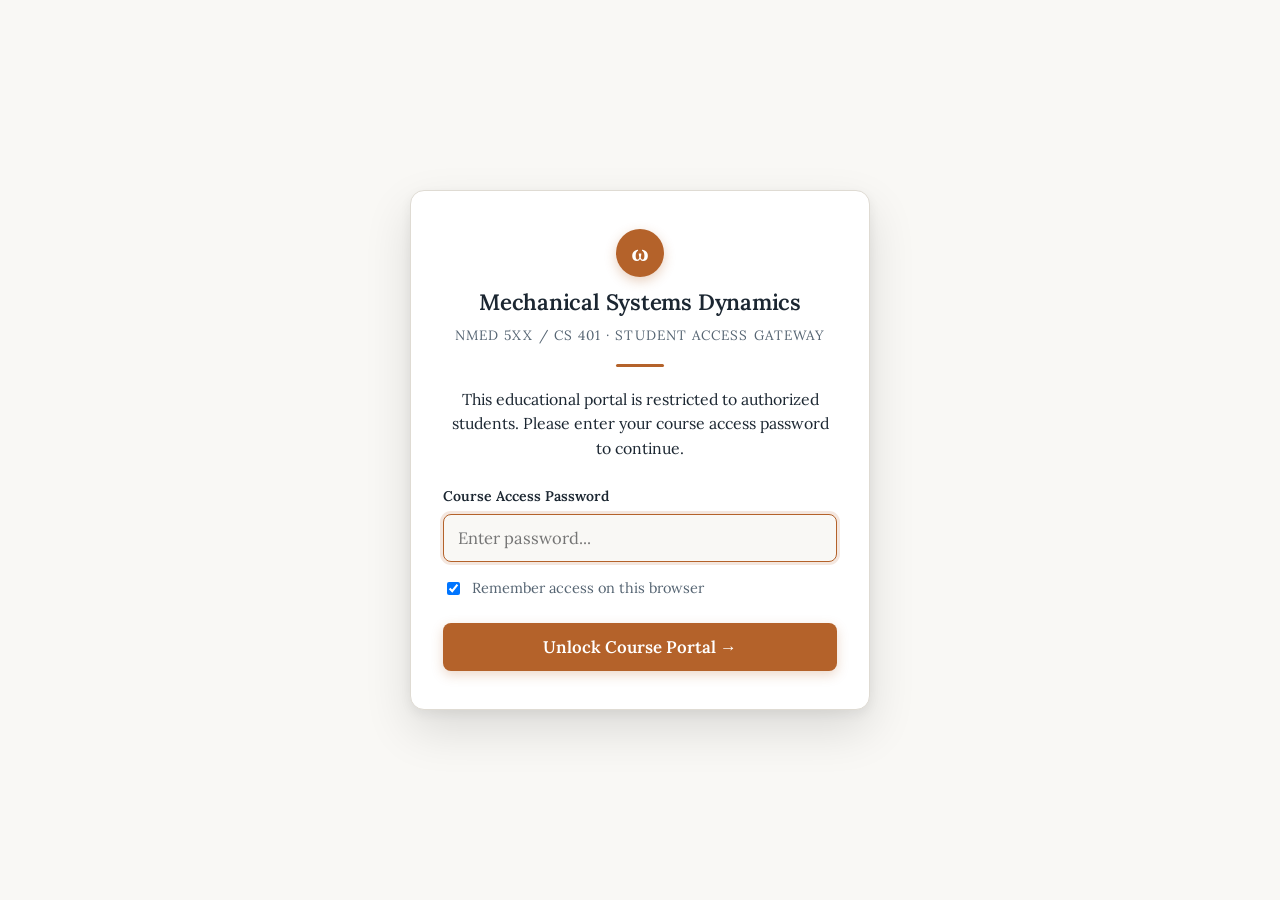
==== commit 881dff3a: "Password added" ====
--- a/docs/lectures/01-washing-machine-shake/index.html
+++ b/docs/lectures/01-washing-machine-shake/index.html
@@ -44,6 +44,25 @@
 <link rel="preconnect" href="https://fonts.googleapis.com">
 <link rel="preconnect" href="https://fonts.gstatic.com" crossorigin="">
 <link href="https://fonts.googleapis.com/css2?family=Lora:ital,wght@0,400;0,500;0,600;0,700;1,400;1,500;1,600;1,700&amp;family=JetBrains+Mono:wght@400;500;600&amp;display=swap" rel="stylesheet">
+
+<style id="gatekeeper-pre-style">
+  .gatekeeper-locked body {
+    overflow: hidden !important;
+  }
+  .gatekeeper-locked body > *:not(#gatekeeper-screen) {
+    display: none !important;
+  }
+</style>
+<script>
+(function() {
+  try {
+    var isAuth = sessionStorage.getItem('course_auth') === 'granted' || localStorage.getItem('course_auth') === 'granted';
+    if (!isAuth) {
+      document.documentElement.classList.add('gatekeeper-locked');
+    }
+  } catch(e) {}
+})();
+</script>
 
 <script>
 (function() {
